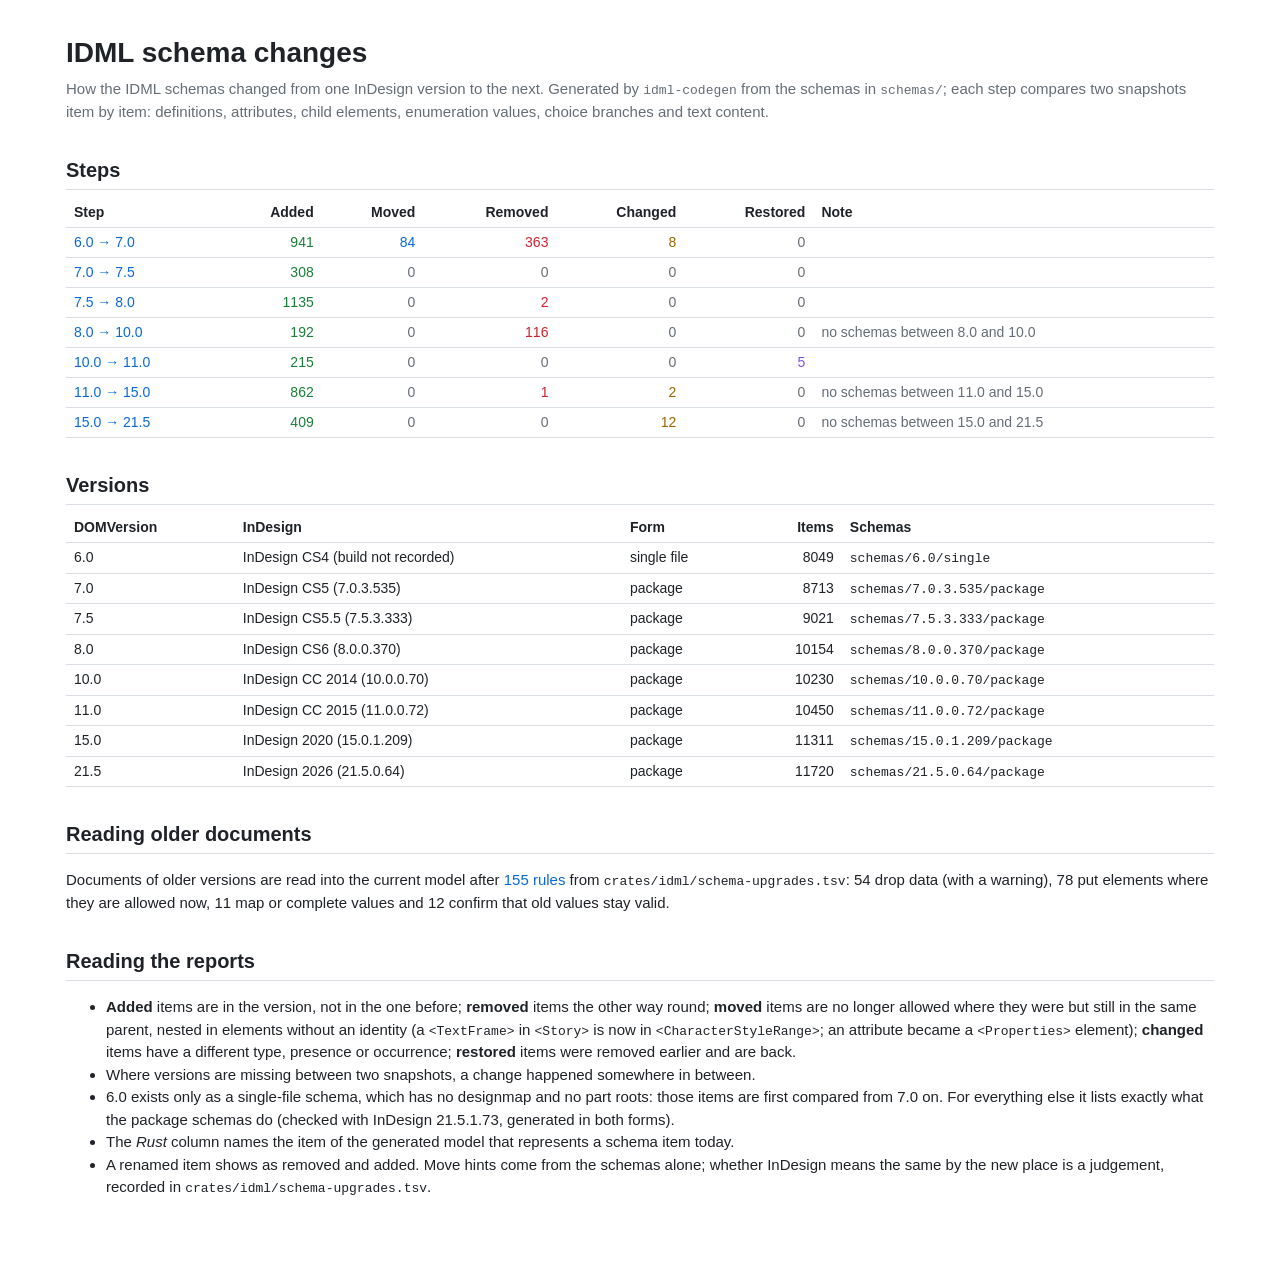
==== docs/index.html @ 4a9e0620 "Publish generated documentation from docs" ====
<!doctype html>
<html lang="en">
<head>
<meta charset="utf-8">
<meta name="viewport" content="width=device-width, initial-scale=1">
<title>IDML schema changes</title>
<link rel="stylesheet" href="style.css">
</head>
<body>
<!-- @generated by idml-codegen from the schemas in schemas/. Do not edit. -->
<h1>IDML schema changes</h1>
<p class="lead">How the IDML schemas changed from one InDesign version to the next. Generated by <code>idml-codegen</code> from the schemas in <code>schemas/</code>; each step compares two snapshots item by item: definitions, attributes, child elements, enumeration values, choice branches and text content.</p>
<h2>Steps</h2>
<div class="scroll"><table>
<tr><th>Step</th><th class="num">Added</th><th class="num">Moved</th><th class="num">Removed</th><th class="num">Changed</th><th class="num">Restored</th><th>Note</th></tr>
<tr><td><a href="6.0-to-7.0.html">6.0 → 7.0</a></td><td class="num added">941</td><td class="num moved">84</td><td class="num removed">363</td><td class="num changed">8</td><td class="num zero">0</td><td class="muted"></td></tr>
<tr><td><a href="7.0-to-7.5.html">7.0 → 7.5</a></td><td class="num added">308</td><td class="num zero">0</td><td class="num zero">0</td><td class="num zero">0</td><td class="num zero">0</td><td class="muted"></td></tr>
<tr><td><a href="7.5-to-8.0.html">7.5 → 8.0</a></td><td class="num added">1135</td><td class="num zero">0</td><td class="num removed">2</td><td class="num zero">0</td><td class="num zero">0</td><td class="muted"></td></tr>
<tr><td><a href="8.0-to-10.0.html">8.0 → 10.0</a></td><td class="num added">192</td><td class="num zero">0</td><td class="num removed">116</td><td class="num zero">0</td><td class="num zero">0</td><td class="muted">no schemas between 8.0 and 10.0</td></tr>
<tr><td><a href="10.0-to-11.0.html">10.0 → 11.0</a></td><td class="num added">215</td><td class="num zero">0</td><td class="num zero">0</td><td class="num zero">0</td><td class="num restored">5</td><td class="muted"></td></tr>
<tr><td><a href="11.0-to-15.0.html">11.0 → 15.0</a></td><td class="num added">862</td><td class="num zero">0</td><td class="num removed">1</td><td class="num changed">2</td><td class="num zero">0</td><td class="muted">no schemas between 11.0 and 15.0</td></tr>
<tr><td><a href="15.0-to-21.5.html">15.0 → 21.5</a></td><td class="num added">409</td><td class="num zero">0</td><td class="num zero">0</td><td class="num changed">12</td><td class="num zero">0</td><td class="muted">no schemas between 15.0 and 21.5</td></tr>
</table></div>
<h2>Versions</h2>
<div class="scroll"><table>
<tr><th>DOMVersion</th><th>InDesign</th><th>Form</th><th class="num">Items</th><th>Schemas</th></tr>
<tr><td>6.0</td><td>InDesign CS4 (build not recorded)</td><td>single file</td><td class="num">8049</td><td><code>schemas/6.0/single</code></td></tr>
<tr><td>7.0</td><td>InDesign CS5 (7.0.3.535)</td><td>package</td><td class="num">8713</td><td><code>schemas/7.0.3.535/package</code></td></tr>
<tr><td>7.5</td><td>InDesign CS5.5 (7.5.3.333)</td><td>package</td><td class="num">9021</td><td><code>schemas/7.5.3.333/package</code></td></tr>
<tr><td>8.0</td><td>InDesign CS6 (8.0.0.370)</td><td>package</td><td class="num">10154</td><td><code>schemas/8.0.0.370/package</code></td></tr>
<tr><td>10.0</td><td>InDesign CC 2014 (10.0.0.70)</td><td>package</td><td class="num">10230</td><td><code>schemas/10.0.0.70/package</code></td></tr>
<tr><td>11.0</td><td>InDesign CC 2015 (11.0.0.72)</td><td>package</td><td class="num">10450</td><td><code>schemas/11.0.0.72/package</code></td></tr>
<tr><td>15.0</td><td>InDesign 2020 (15.0.1.209)</td><td>package</td><td class="num">11311</td><td><code>schemas/15.0.1.209/package</code></td></tr>
<tr><td>21.5</td><td>InDesign 2026 (21.5.0.64)</td><td>package</td><td class="num">11720</td><td><code>schemas/21.5.0.64/package</code></td></tr>
</table></div>
<h2>Reading older documents</h2>
<p>Documents of older versions are read into the current model after <a href="upgrades.html">155 rules</a> from <code>crates/idml/schema-upgrades.tsv</code>: 54 drop data (with a warning), 78 put elements where they are allowed now, 11 map or complete values and 12 confirm that old values stay valid.</p>
<h2>Reading the reports</h2>
<ul>
<li><b>Added</b> items are in the version, not in the one before; <b>removed</b> items the other way round; <b>moved</b> items are no longer allowed where they were but still in the same parent, nested in elements without an identity (a <code>&lt;TextFrame&gt;</code> in <code>&lt;Story&gt;</code> is now in <code>&lt;CharacterStyleRange&gt;</code>; an attribute became a <code>&lt;Properties&gt;</code> element); <b>changed</b> items have a different type, presence or occurrence; <b>restored</b> items were removed earlier and are back.</li>
<li>Where versions are missing between two snapshots, a change happened somewhere in between.</li>
<li>6.0 exists only as a single-file schema, which has no designmap and no part roots: those items are first compared from 7.0 on. For everything else it lists exactly what the package schemas do (checked with InDesign 21.5.1.73, generated in both forms).</li>
<li>The <i>Rust</i> column names the item of the generated model that represents a schema item today.</li>
<li>A renamed item shows as removed and added. Move hints come from the schemas alone; whether InDesign means the same by the new place is a judgement, recorded in <code>crates/idml/schema-upgrades.tsv</code>.</li>
</ul>
</body>
</html>
---- docs/style.css ----
/* @generated by idml-codegen from crates/idml-codegen/src/report.css. Do not edit. */
:root {
  --bg: #ffffff; --fg: #1f2328; --muted: #656d76; --line: #d8dee4; --code: #f6f8fa; --link: #0969da;
  --added: #1a7f37; --added-bg: #dafbe1; --removed: #cf222e; --removed-bg: #ffebe9;
  --changed: #9a6700; --changed-bg: #fff8c5; --restored: #8250df; --restored-bg: #fbefff;
  --moved: #0969da; --moved-bg: #ddf4ff;
}
@media (prefers-color-scheme: dark) {
  :root {
    --bg: #0d1117; --fg: #e6edf3; --muted: #8d96a0; --line: #30363d; --code: #161b22; --link: #4493f8;
    --added: #3fb950; --added-bg: #12261e; --removed: #f85149; --removed-bg: #2d1416;
    --changed: #d29922; --changed-bg: #2b2111; --restored: #ab7df8; --restored-bg: #231a35;
    --moved: #4493f8; --moved-bg: #121d2f;
  }
}
* { box-sizing: border-box; }
body { margin: 0 auto; max-width: 1180px; padding: 24px 16px 64px; background: var(--bg); color: var(--fg);
  font: 15px/1.5 -apple-system, BlinkMacSystemFont, "Segoe UI", Helvetica, Arial, sans-serif; }
a { color: var(--link); text-decoration: none; }
a:hover { text-decoration: underline; }
h1 { font-size: 28px; margin: 8px 0 4px; }
h2 { font-size: 20px; margin: 32px 0 8px; padding-bottom: 4px; border-bottom: 1px solid var(--line); }
h3 { font-size: 16px; margin: 24px 0 8px; display: flex; flex-wrap: wrap; gap: 8px; align-items: baseline; }
code { font-family: ui-monospace, SFMono-Regular, Menlo, Consolas, monospace; font-size: 13px; overflow-wrap: break-word; }
nav { display: flex; flex-wrap: wrap; gap: 16px; font-size: 14px; }
.lead { color: var(--muted); margin-top: 0; }
.note { background: var(--code); border-left: 3px solid var(--changed); padding: 8px 12px; }
.muted { color: var(--muted); }
.scroll { overflow-x: auto; }
table { border-collapse: collapse; width: 100%; font-size: 14px; }
th, td { text-align: left; padding: 4px 8px; border-bottom: 1px solid var(--line); vertical-align: top; }
th { font-weight: 600; white-space: nowrap; }
td.num, th.num { text-align: right; font-variant-numeric: tabular-nums; }
td.zero { color: var(--muted); }
td.added { color: var(--added); } td.removed { color: var(--removed); }
td.changed { color: var(--changed); } td.restored { color: var(--restored); } td.moved { color: var(--moved); }
table.items { table-layout: fixed; min-width: 760px; }
col.c-change { width: 92px; } col.c-item { width: 34%; } col.c-schema { width: 33%; }
del, ins { display: block; text-decoration: none; padding: 0 4px; border-radius: 3px; }
del { color: var(--removed); background: var(--removed-bg); }
ins { color: var(--added); background: var(--added-bg); margin-top: 2px; }
del::before { content: "− "; } ins::before { content: "+ "; }
.badge { display: inline-block; padding: 0 6px; border-radius: 10px; font-size: 12px; font-weight: 600; white-space: nowrap; }
.badge.added { color: var(--added); background: var(--added-bg); }
.badge.removed { color: var(--removed); background: var(--removed-bg); }
.badge.changed { color: var(--changed); background: var(--changed-bg); }
.badge.restored { color: var(--restored); background: var(--restored-bg); }
.badge.moved { color: var(--moved); background: var(--moved-bg); }
.now { display: block; margin-top: 2px; padding: 0 4px; border-radius: 3px; color: var(--moved); background: var(--moved-bg); }
.rust { color: var(--muted); font-size: 13px; font-weight: normal; }
.upgrade { display: block; margin-top: 4px; font-size: 13px; color: var(--muted); }
col.c-rule { width: 30%; }
.toc { line-height: 1.9; font-size: 13px; }
.toc a { font-family: ui-monospace, SFMono-Regular, Menlo, Consolas, monospace; margin-right: 6px; }
.toc a.added { color: var(--added); } .toc a.removed { color: var(--removed); text-decoration: line-through; }
details summary { cursor: pointer; color: var(--muted); margin: 4px 0; }
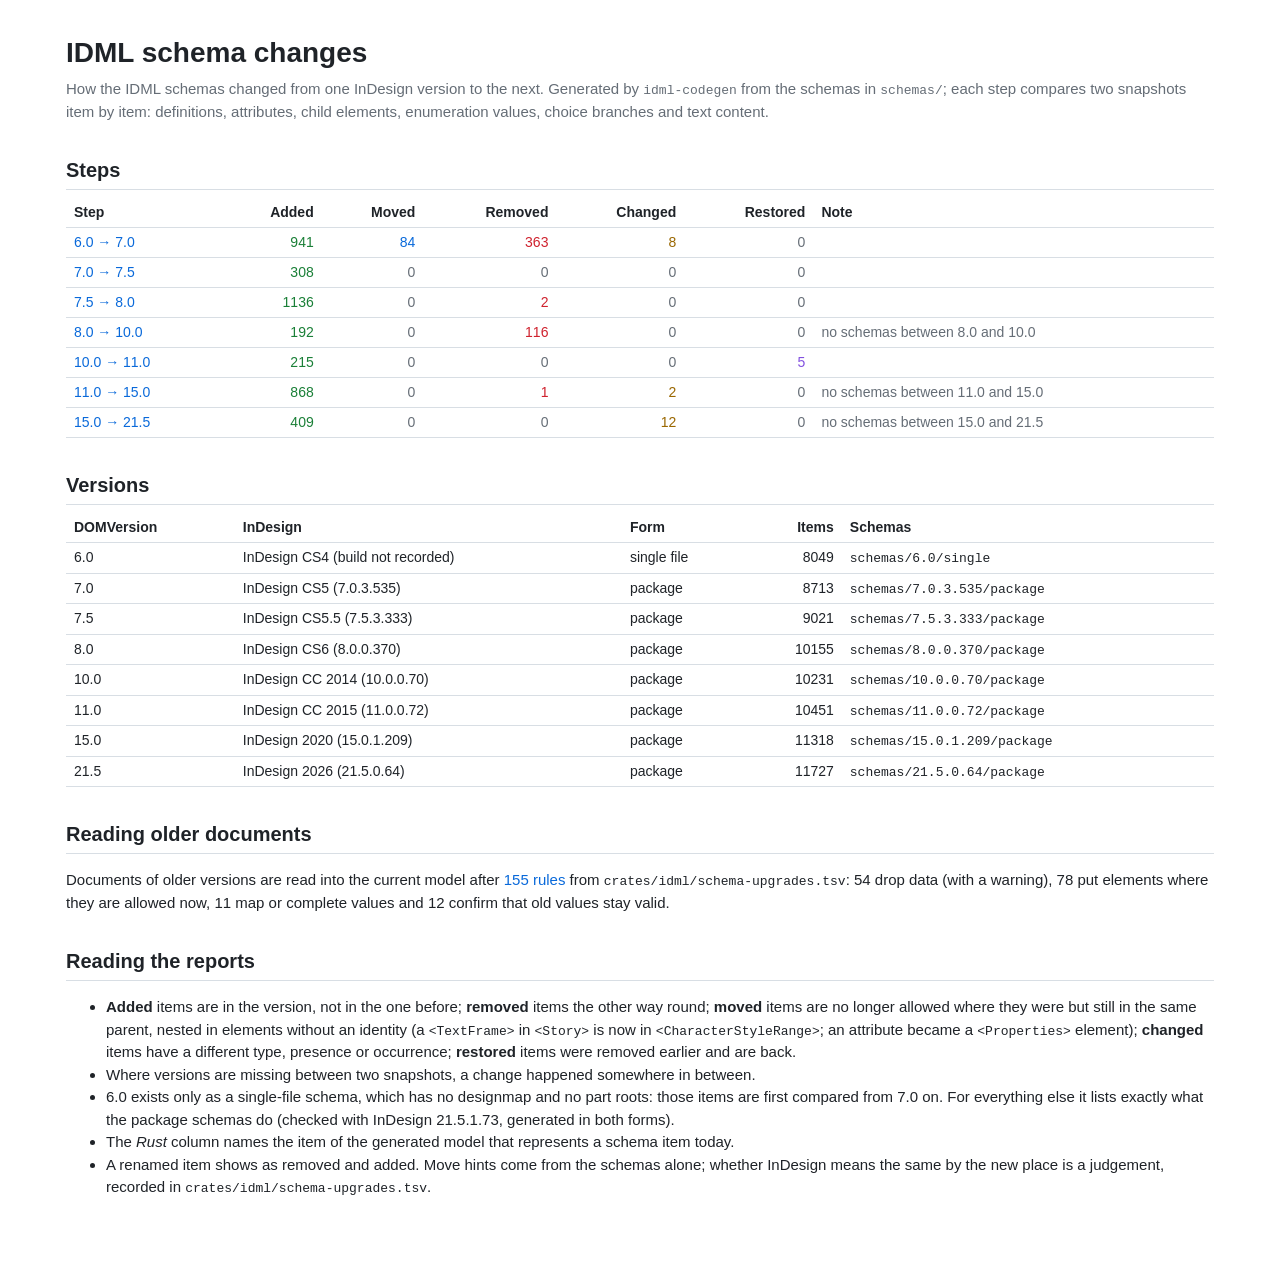
==== commit fc343669: "Amend the schemas with content InDesign writes but they reject InDesign exports of DOMVersion 14.0 t" ====
--- a/docs/index.html
+++ b/docs/index.html
@@ -15,10 +15,10 @@
 <tr><th>Step</th><th class="num">Added</th><th class="num">Moved</th><th class="num">Removed</th><th class="num">Changed</th><th class="num">Restored</th><th>Note</th></tr>
 <tr><td><a href="6.0-to-7.0.html">6.0 → 7.0</a></td><td class="num added">941</td><td class="num moved">84</td><td class="num removed">363</td><td class="num changed">8</td><td class="num zero">0</td><td class="muted"></td></tr>
 <tr><td><a href="7.0-to-7.5.html">7.0 → 7.5</a></td><td class="num added">308</td><td class="num zero">0</td><td class="num zero">0</td><td class="num zero">0</td><td class="num zero">0</td><td class="muted"></td></tr>
-<tr><td><a href="7.5-to-8.0.html">7.5 → 8.0</a></td><td class="num added">1135</td><td class="num zero">0</td><td class="num removed">2</td><td class="num zero">0</td><td class="num zero">0</td><td class="muted"></td></tr>
+<tr><td><a href="7.5-to-8.0.html">7.5 → 8.0</a></td><td class="num added">1136</td><td class="num zero">0</td><td class="num removed">2</td><td class="num zero">0</td><td class="num zero">0</td><td class="muted"></td></tr>
 <tr><td><a href="8.0-to-10.0.html">8.0 → 10.0</a></td><td class="num added">192</td><td class="num zero">0</td><td class="num removed">116</td><td class="num zero">0</td><td class="num zero">0</td><td class="muted">no schemas between 8.0 and 10.0</td></tr>
 <tr><td><a href="10.0-to-11.0.html">10.0 → 11.0</a></td><td class="num added">215</td><td class="num zero">0</td><td class="num zero">0</td><td class="num zero">0</td><td class="num restored">5</td><td class="muted"></td></tr>
-<tr><td><a href="11.0-to-15.0.html">11.0 → 15.0</a></td><td class="num added">862</td><td class="num zero">0</td><td class="num removed">1</td><td class="num changed">2</td><td class="num zero">0</td><td class="muted">no schemas between 11.0 and 15.0</td></tr>
+<tr><td><a href="11.0-to-15.0.html">11.0 → 15.0</a></td><td class="num added">868</td><td class="num zero">0</td><td class="num removed">1</td><td class="num changed">2</td><td class="num zero">0</td><td class="muted">no schemas between 11.0 and 15.0</td></tr>
 <tr><td><a href="15.0-to-21.5.html">15.0 → 21.5</a></td><td class="num added">409</td><td class="num zero">0</td><td class="num zero">0</td><td class="num changed">12</td><td class="num zero">0</td><td class="muted">no schemas between 15.0 and 21.5</td></tr>
 </table></div>
 <h2>Versions</h2>
@@ -27,11 +27,11 @@
 <tr><td>6.0</td><td>InDesign CS4 (build not recorded)</td><td>single file</td><td class="num">8049</td><td><code>schemas/6.0/single</code></td></tr>
 <tr><td>7.0</td><td>InDesign CS5 (7.0.3.535)</td><td>package</td><td class="num">8713</td><td><code>schemas/7.0.3.535/package</code></td></tr>
 <tr><td>7.5</td><td>InDesign CS5.5 (7.5.3.333)</td><td>package</td><td class="num">9021</td><td><code>schemas/7.5.3.333/package</code></td></tr>
-<tr><td>8.0</td><td>InDesign CS6 (8.0.0.370)</td><td>package</td><td class="num">10154</td><td><code>schemas/8.0.0.370/package</code></td></tr>
-<tr><td>10.0</td><td>InDesign CC 2014 (10.0.0.70)</td><td>package</td><td class="num">10230</td><td><code>schemas/10.0.0.70/package</code></td></tr>
-<tr><td>11.0</td><td>InDesign CC 2015 (11.0.0.72)</td><td>package</td><td class="num">10450</td><td><code>schemas/11.0.0.72/package</code></td></tr>
-<tr><td>15.0</td><td>InDesign 2020 (15.0.1.209)</td><td>package</td><td class="num">11311</td><td><code>schemas/15.0.1.209/package</code></td></tr>
-<tr><td>21.5</td><td>InDesign 2026 (21.5.0.64)</td><td>package</td><td class="num">11720</td><td><code>schemas/21.5.0.64/package</code></td></tr>
+<tr><td>8.0</td><td>InDesign CS6 (8.0.0.370)</td><td>package</td><td class="num">10155</td><td><code>schemas/8.0.0.370/package</code></td></tr>
+<tr><td>10.0</td><td>InDesign CC 2014 (10.0.0.70)</td><td>package</td><td class="num">10231</td><td><code>schemas/10.0.0.70/package</code></td></tr>
+<tr><td>11.0</td><td>InDesign CC 2015 (11.0.0.72)</td><td>package</td><td class="num">10451</td><td><code>schemas/11.0.0.72/package</code></td></tr>
+<tr><td>15.0</td><td>InDesign 2020 (15.0.1.209)</td><td>package</td><td class="num">11318</td><td><code>schemas/15.0.1.209/package</code></td></tr>
+<tr><td>21.5</td><td>InDesign 2026 (21.5.0.64)</td><td>package</td><td class="num">11727</td><td><code>schemas/21.5.0.64/package</code></td></tr>
 </table></div>
 <h2>Reading older documents</h2>
 <p>Documents of older versions are read into the current model after <a href="upgrades.html">155 rules</a> from <code>crates/idml/schema-upgrades.tsv</code>: 54 drop data (with a warning), 78 put elements where they are allowed now, 11 map or complete values and 12 confirm that old values stay valid.</p>
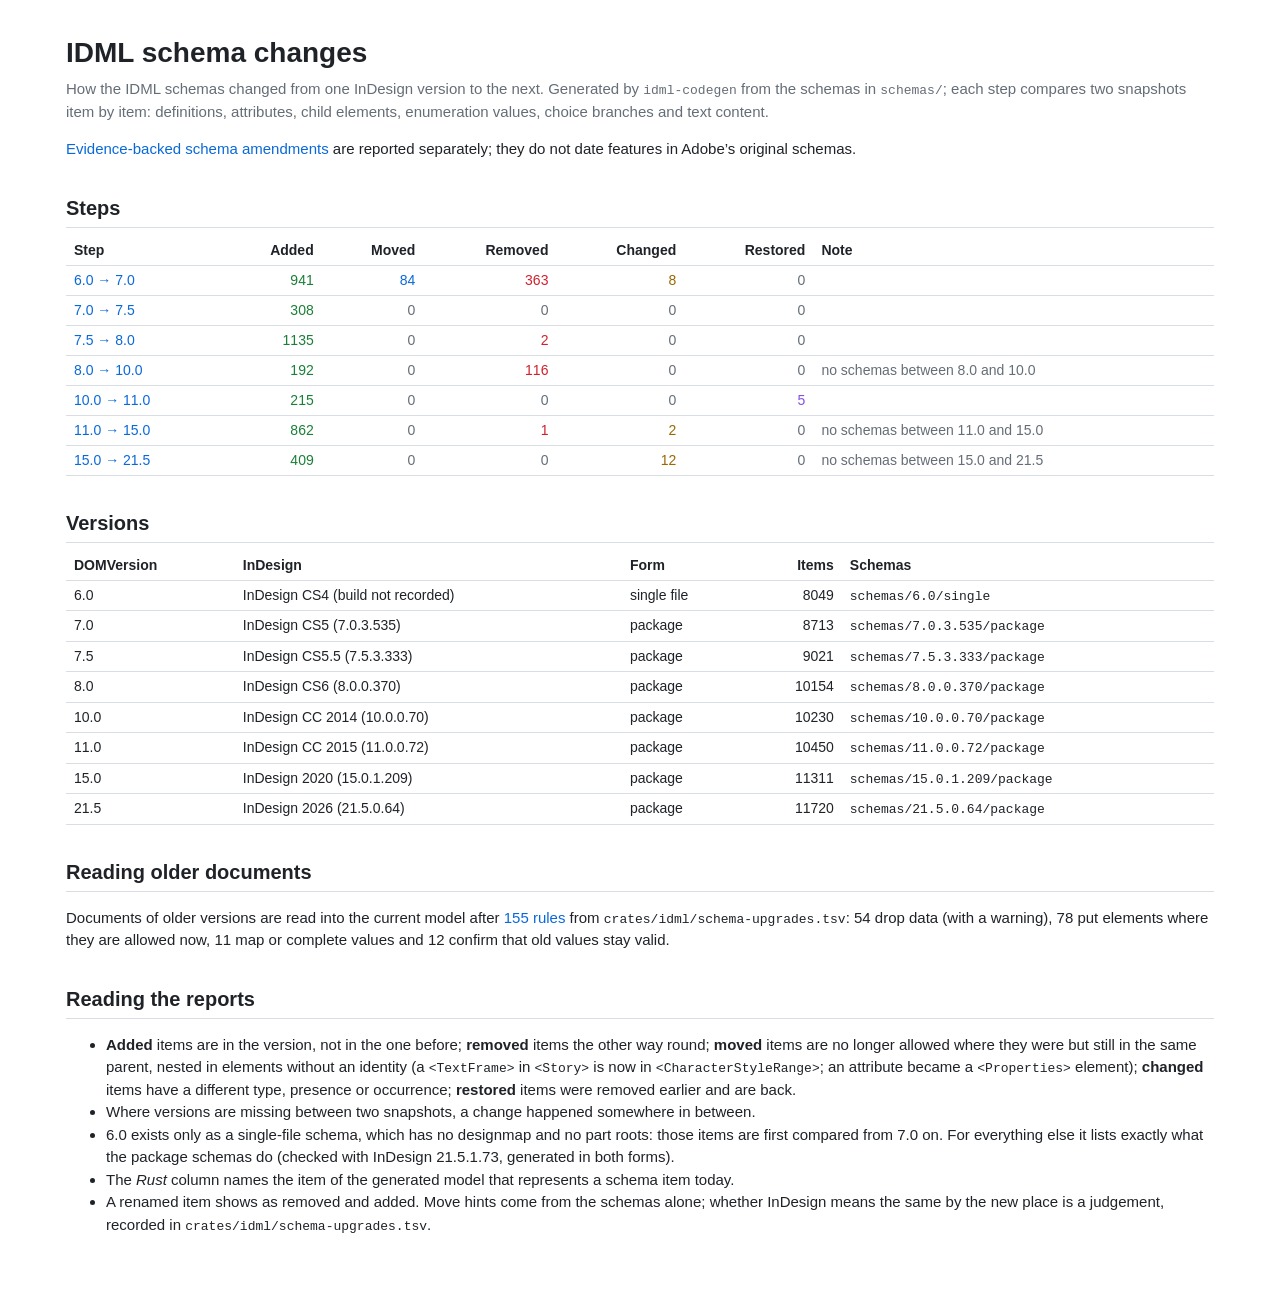
==== commit d02f4c82: "MOD: updates" ====
--- a/docs/index.html
+++ b/docs/index.html
@@ -10,15 +10,16 @@
 <!-- @generated by idml-codegen from the schemas in schemas/. Do not edit. -->
 <h1>IDML schema changes</h1>
 <p class="lead">How the IDML schemas changed from one InDesign version to the next. Generated by <code>idml-codegen</code> from the schemas in <code>schemas/</code>; each step compares two snapshots item by item: definitions, attributes, child elements, enumeration values, choice branches and text content.</p>
+<p><a href="amendments.html">Evidence-backed schema amendments</a> are reported separately; they do not date features in Adobe’s original schemas.</p>
 <h2>Steps</h2>
 <div class="scroll"><table>
 <tr><th>Step</th><th class="num">Added</th><th class="num">Moved</th><th class="num">Removed</th><th class="num">Changed</th><th class="num">Restored</th><th>Note</th></tr>
 <tr><td><a href="6.0-to-7.0.html">6.0 → 7.0</a></td><td class="num added">941</td><td class="num moved">84</td><td class="num removed">363</td><td class="num changed">8</td><td class="num zero">0</td><td class="muted"></td></tr>
 <tr><td><a href="7.0-to-7.5.html">7.0 → 7.5</a></td><td class="num added">308</td><td class="num zero">0</td><td class="num zero">0</td><td class="num zero">0</td><td class="num zero">0</td><td class="muted"></td></tr>
-<tr><td><a href="7.5-to-8.0.html">7.5 → 8.0</a></td><td class="num added">1136</td><td class="num zero">0</td><td class="num removed">2</td><td class="num zero">0</td><td class="num zero">0</td><td class="muted"></td></tr>
+<tr><td><a href="7.5-to-8.0.html">7.5 → 8.0</a></td><td class="num added">1135</td><td class="num zero">0</td><td class="num removed">2</td><td class="num zero">0</td><td class="num zero">0</td><td class="muted"></td></tr>
 <tr><td><a href="8.0-to-10.0.html">8.0 → 10.0</a></td><td class="num added">192</td><td class="num zero">0</td><td class="num removed">116</td><td class="num zero">0</td><td class="num zero">0</td><td class="muted">no schemas between 8.0 and 10.0</td></tr>
 <tr><td><a href="10.0-to-11.0.html">10.0 → 11.0</a></td><td class="num added">215</td><td class="num zero">0</td><td class="num zero">0</td><td class="num zero">0</td><td class="num restored">5</td><td class="muted"></td></tr>
-<tr><td><a href="11.0-to-15.0.html">11.0 → 15.0</a></td><td class="num added">868</td><td class="num zero">0</td><td class="num removed">1</td><td class="num changed">2</td><td class="num zero">0</td><td class="muted">no schemas between 11.0 and 15.0</td></tr>
+<tr><td><a href="11.0-to-15.0.html">11.0 → 15.0</a></td><td class="num added">862</td><td class="num zero">0</td><td class="num removed">1</td><td class="num changed">2</td><td class="num zero">0</td><td class="muted">no schemas between 11.0 and 15.0</td></tr>
 <tr><td><a href="15.0-to-21.5.html">15.0 → 21.5</a></td><td class="num added">409</td><td class="num zero">0</td><td class="num zero">0</td><td class="num changed">12</td><td class="num zero">0</td><td class="muted">no schemas between 15.0 and 21.5</td></tr>
 </table></div>
 <h2>Versions</h2>
@@ -27,11 +28,11 @@
 <tr><td>6.0</td><td>InDesign CS4 (build not recorded)</td><td>single file</td><td class="num">8049</td><td><code>schemas/6.0/single</code></td></tr>
 <tr><td>7.0</td><td>InDesign CS5 (7.0.3.535)</td><td>package</td><td class="num">8713</td><td><code>schemas/7.0.3.535/package</code></td></tr>
 <tr><td>7.5</td><td>InDesign CS5.5 (7.5.3.333)</td><td>package</td><td class="num">9021</td><td><code>schemas/7.5.3.333/package</code></td></tr>
-<tr><td>8.0</td><td>InDesign CS6 (8.0.0.370)</td><td>package</td><td class="num">10155</td><td><code>schemas/8.0.0.370/package</code></td></tr>
-<tr><td>10.0</td><td>InDesign CC 2014 (10.0.0.70)</td><td>package</td><td class="num">10231</td><td><code>schemas/10.0.0.70/package</code></td></tr>
-<tr><td>11.0</td><td>InDesign CC 2015 (11.0.0.72)</td><td>package</td><td class="num">10451</td><td><code>schemas/11.0.0.72/package</code></td></tr>
-<tr><td>15.0</td><td>InDesign 2020 (15.0.1.209)</td><td>package</td><td class="num">11318</td><td><code>schemas/15.0.1.209/package</code></td></tr>
-<tr><td>21.5</td><td>InDesign 2026 (21.5.0.64)</td><td>package</td><td class="num">11727</td><td><code>schemas/21.5.0.64/package</code></td></tr>
+<tr><td>8.0</td><td>InDesign CS6 (8.0.0.370)</td><td>package</td><td class="num">10154</td><td><code>schemas/8.0.0.370/package</code></td></tr>
+<tr><td>10.0</td><td>InDesign CC 2014 (10.0.0.70)</td><td>package</td><td class="num">10230</td><td><code>schemas/10.0.0.70/package</code></td></tr>
+<tr><td>11.0</td><td>InDesign CC 2015 (11.0.0.72)</td><td>package</td><td class="num">10450</td><td><code>schemas/11.0.0.72/package</code></td></tr>
+<tr><td>15.0</td><td>InDesign 2020 (15.0.1.209)</td><td>package</td><td class="num">11311</td><td><code>schemas/15.0.1.209/package</code></td></tr>
+<tr><td>21.5</td><td>InDesign 2026 (21.5.0.64)</td><td>package</td><td class="num">11720</td><td><code>schemas/21.5.0.64/package</code></td></tr>
 </table></div>
 <h2>Reading older documents</h2>
 <p>Documents of older versions are read into the current model after <a href="upgrades.html">155 rules</a> from <code>crates/idml/schema-upgrades.tsv</code>: 54 drop data (with a warning), 78 put elements where they are allowed now, 11 map or complete values and 12 confirm that old values stay valid.</p>
